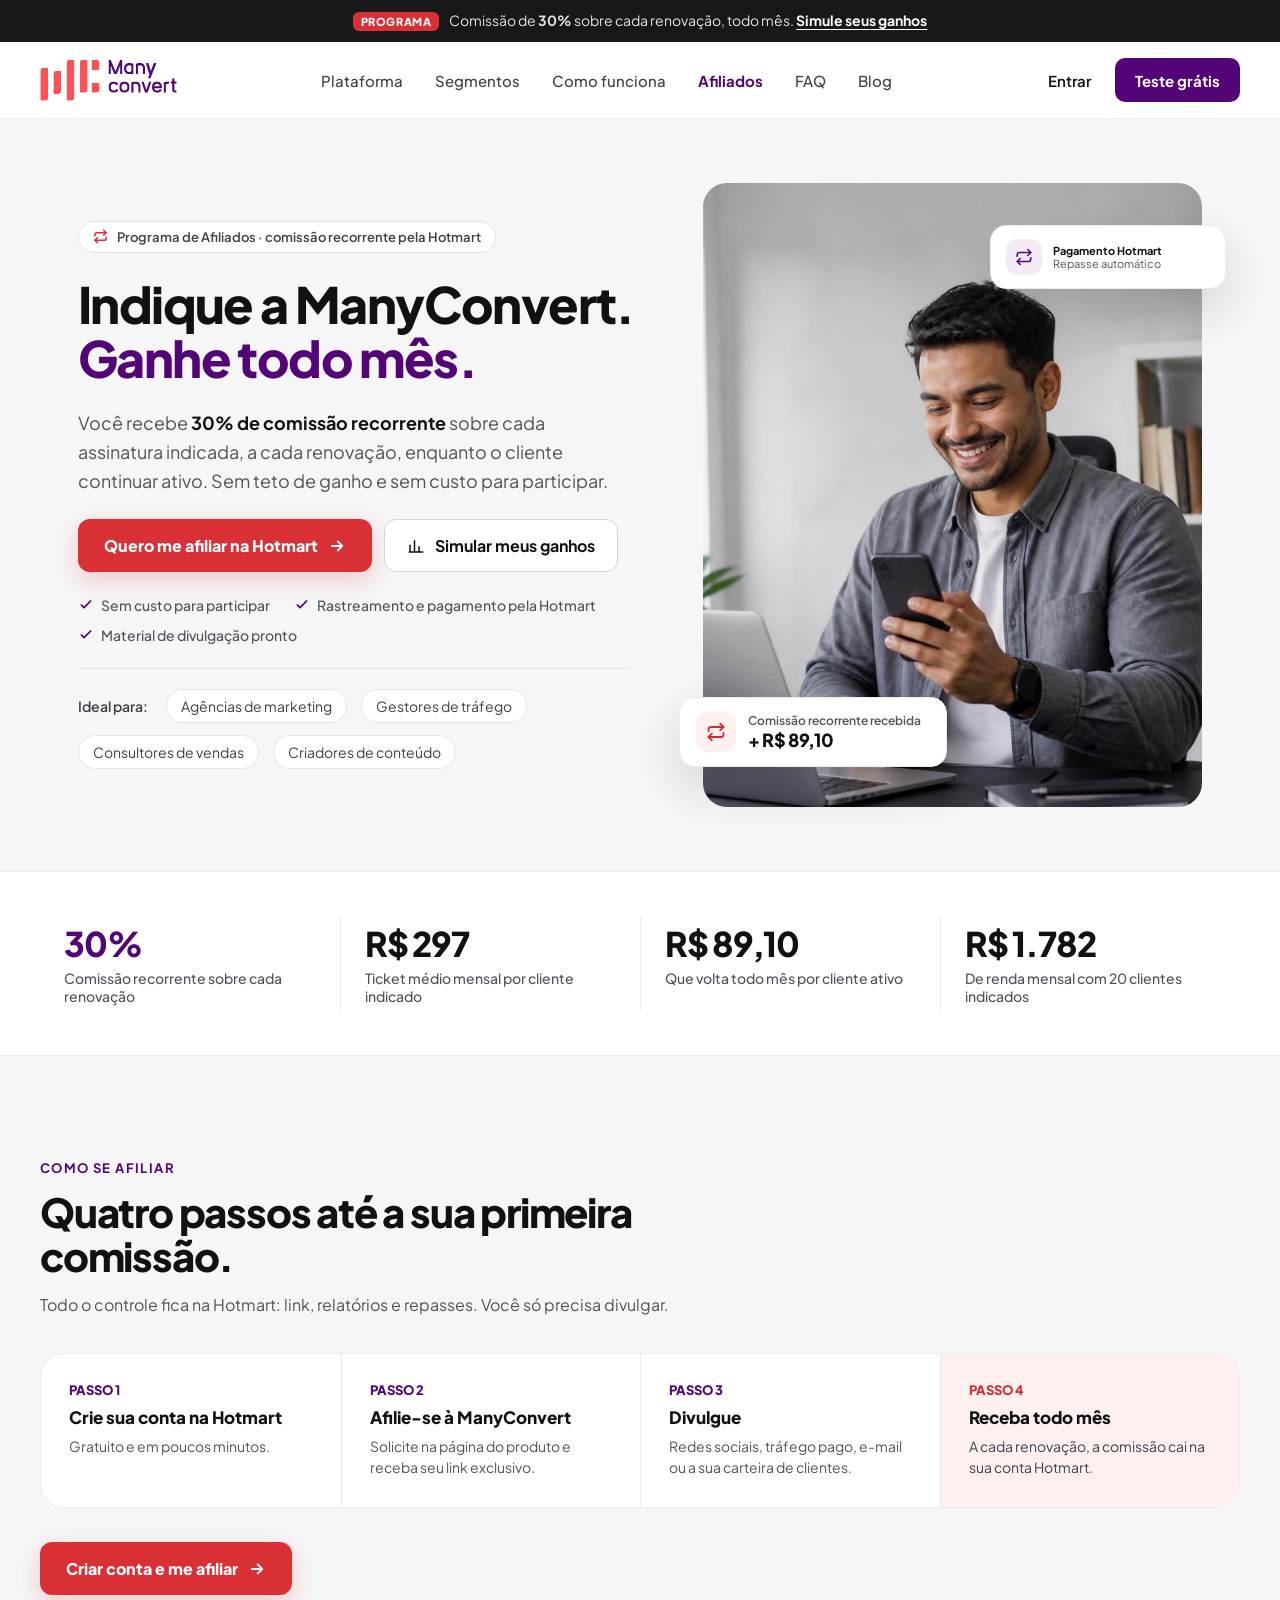
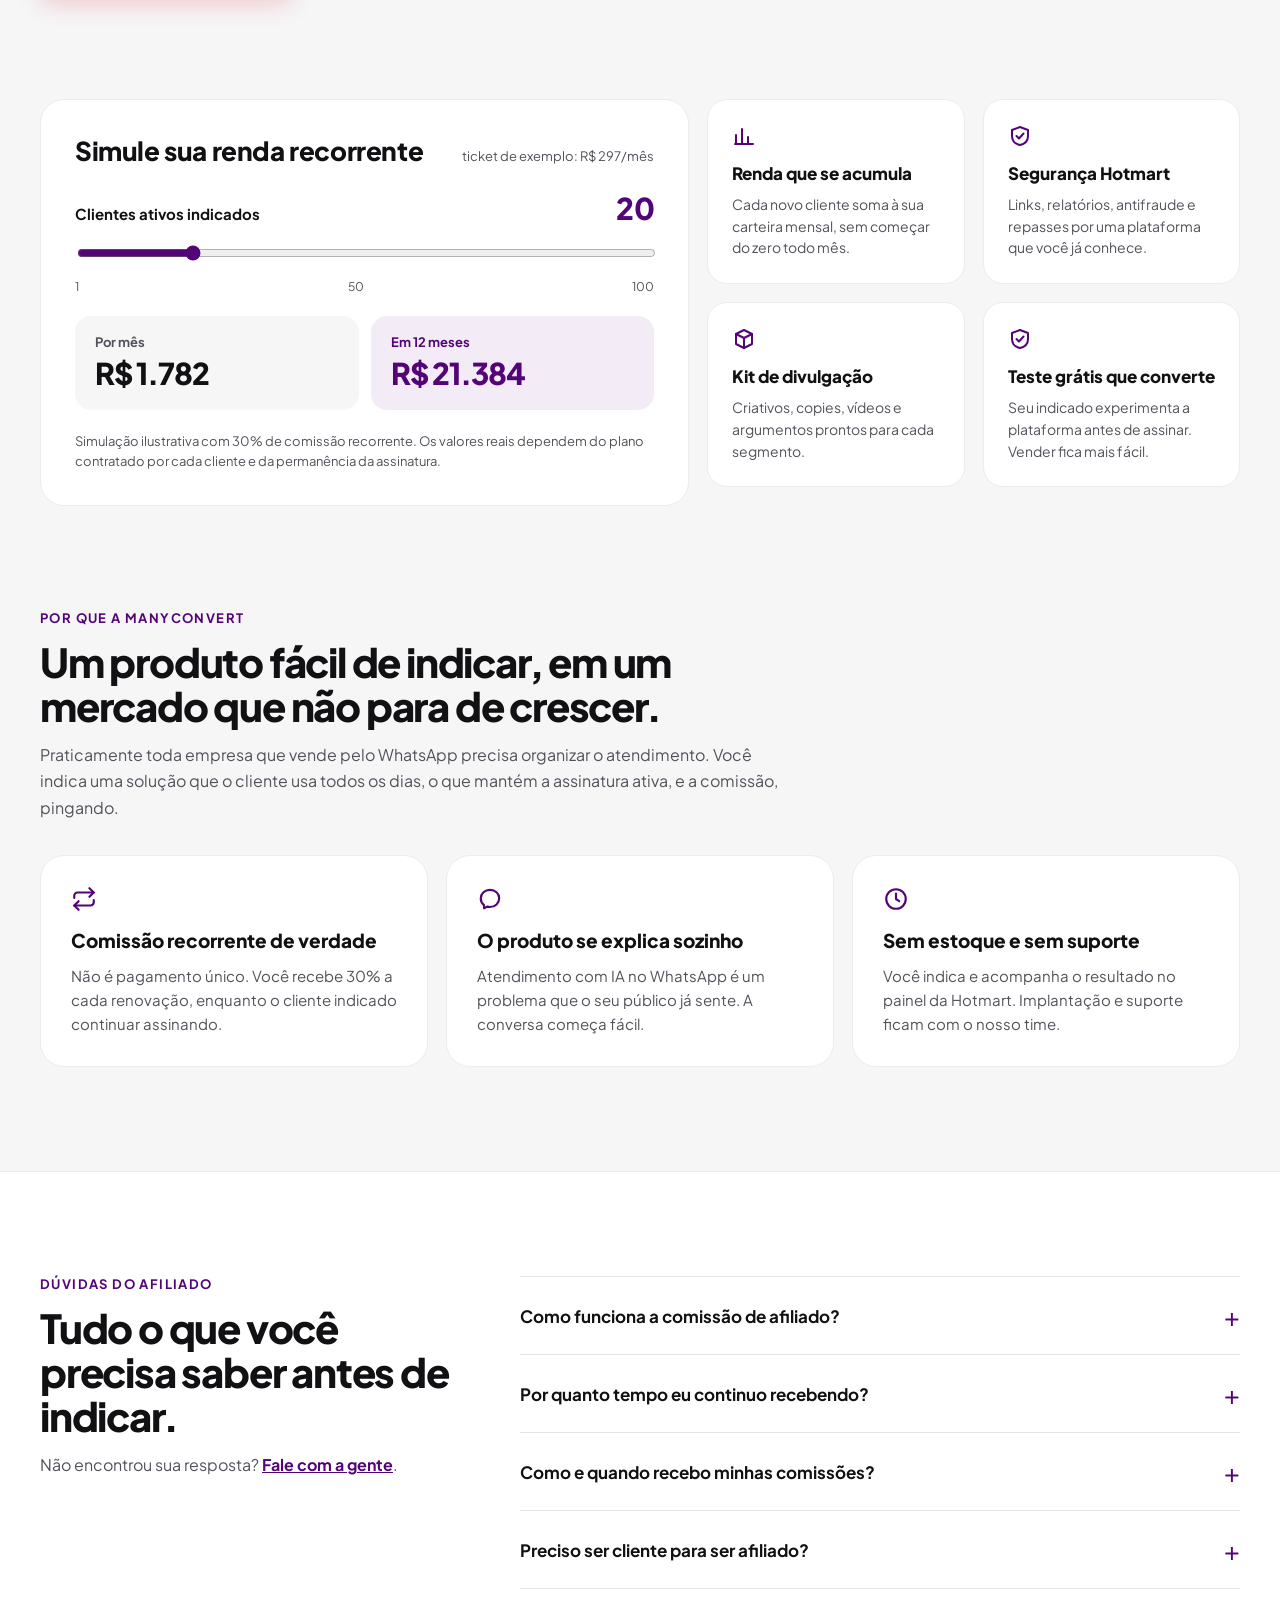
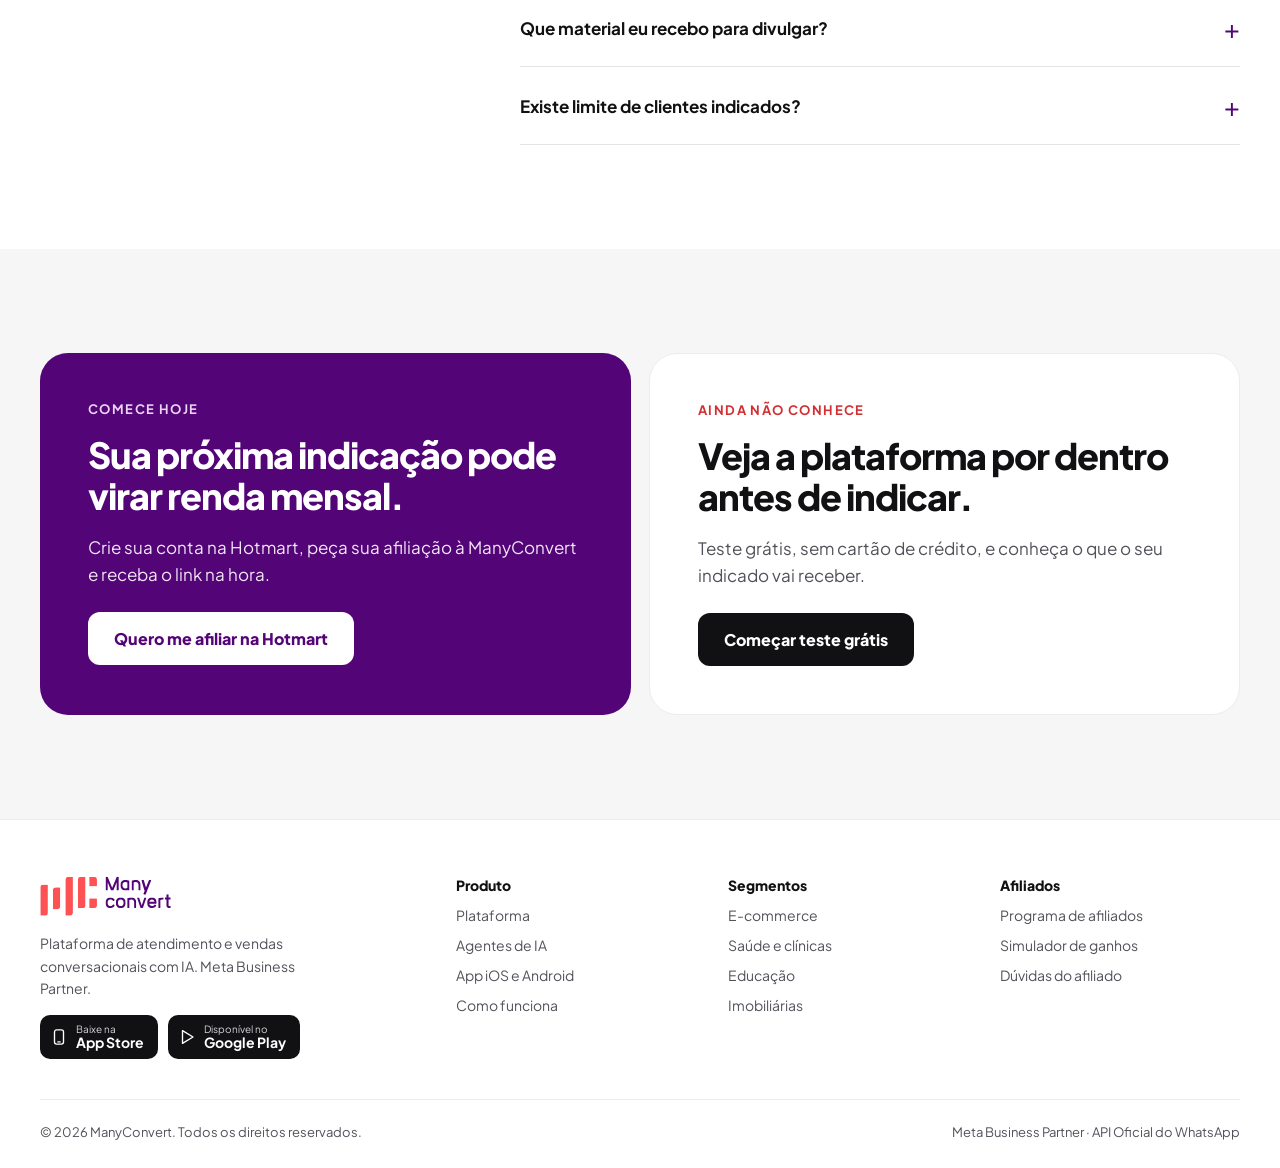
==== afiliados/index.html @ 03019469 "feat(landing): afiliados saem da home e ganham pagina propria - remove a secao #afiliados (quadro es" ====
<!doctype html>
<html lang="pt-BR">
<head>
<meta charset="utf-8">
<meta name="viewport" content="width=device-width, initial-scale=1">
<title>Programa de Afiliados ManyConvert — 30% de comissão recorrente pela Hotmart</title>
<meta name="description" content="Indique a ManyConvert e receba 30% de comissão recorrente, todos os meses, pela Hotmart. Material de divulgação pronto por segmento, rastreamento e pagamentos pela plataforma. Simule seus ganhos.">
<meta name="theme-color" content="#530477">
<meta property="og:type" content="website">
<meta property="og:locale" content="pt_BR">
<meta property="og:site_name" content="ManyConvert">
<meta property="og:title" content="Programa de Afiliados ManyConvert — 30% de comissão recorrente">
<meta property="og:description" content="Indique a ManyConvert e ganhe todo mês: 30% de comissão recorrente pela Hotmart, com material de divulgação pronto para cada segmento.">
<meta property="og:url" content="https://manyconvert.com/hotmart/afiliados/">
<link rel="preconnect" href="https://fonts.googleapis.com">
<link href="https://fonts.googleapis.com/css2?family=Plus+Jakarta+Sans:wght@400;500;600;700;800&amp;display=swap" rel="stylesheet">
<link rel="stylesheet" href="../assets/css/style.css?v=2">
</head>
<body>
<div style="width: 100%; min-width: 320px; background: #f6f6f7; overflow-x: hidden; overflow-x: clip">

<!-- ANNOUNCEMENT -->
<div class="announce" style="background: #18181b; color: #e4e4e7; font-size: 14px; text-align: center; padding: 11px 20px">
<span style="display: inline-block; background: #d93036; color: #ffffff; font-weight: 800; font-size: 11px; letter-spacing: .6px; text-transform: uppercase; padding: 3px 8px; border-radius: 6px; margin-right: 10px">Programa</span>Comissão de <strong><span data-bind="commission">30</span>%</strong> sobre cada renovação, todo mês. <a href="#simulador" style="color: #ffffff; font-weight: 700; text-underline-offset: 3px">Simule seus ganhos</a>
</div>

<!-- NAV -->
<header style="background: #ffffff; border-bottom: 1px solid #ececef; position: sticky; top: 0; z-index: 60">
<nav class="pad" aria-label="Principal" style="max-width: 1200px; margin: 0 auto; padding: 16px 32px; display: flex; align-items: center; justify-content: space-between; gap: 24px">
<a href="../" aria-label="ManyConvert — início" style="display: flex; align-items: center; text-decoration: none">
<img src="../assets/img/logo-manyconvert.svg" alt="ManyConvert" style="height: 42px; width: auto; display: block">
</a>
<div class="navlinks" style="display: flex; align-items: center; gap: 32px; font-size: 15px; font-weight: 500">
<a href="../#plataforma" style="color: #3f3f46; text-decoration: none">Plataforma</a>
<a href="../#segmentos" style="color: #3f3f46; text-decoration: none">Segmentos</a>
<a href="../#como-funciona" style="color: #3f3f46; text-decoration: none">Como funciona</a>
<a href="./" aria-current="page" style="color: #530477; text-decoration: none; font-weight: 700">Afiliados</a>
<a href="../#faq" style="color: #3f3f46; text-decoration: none">FAQ</a>
<a href="https://manyconvert.com/blog/" style="color: #3f3f46; text-decoration: none">Blog</a>
</div>
<div style="display: flex; align-items: center; gap: 10px">
<a class="navcta" href="../#contato" style="color: #111114; text-decoration: none; font-size: 15px; font-weight: 600; padding: 12px 14px">Entrar</a>
<a class="btn" href="../#contato" style="background: #530477; color: #ffffff; text-decoration: none; font-weight: 700; font-size: 15px; padding: 12px 20px; border-radius: 10px; min-height: 44px; box-sizing: border-box; display: inline-flex; align-items: center">Teste grátis</a>
<button class="burger" id="burger" type="button" aria-label="Abrir menu" aria-expanded="false" aria-controls="menu-mobile"><span aria-hidden="true"></span><span aria-hidden="true"></span><span aria-hidden="true"></span></button>
</div>
</nav>
<div class="menu-mobile" id="menu-mobile">
<nav aria-label="Menu do celular">
<a href="../#plataforma">Plataforma</a>
<a href="../#segmentos">Segmentos</a>
<a href="../#como-funciona">Como funciona</a>
<a href="./">Afiliados</a>
<a href="../#faq">FAQ</a>
<a href="https://manyconvert.com/blog/">Blog</a>
<div class="menu-mobile-cta">
<a class="btn menu-mobile-entrar" href="../#contato">Entrar</a>
<a class="btn menu-mobile-teste" href="../#contato">Teste grátis</a>
</div>
</nav>
</div>
</header>

<!-- HERO -->
<section id="topo" style="background: #f6f6f7">
<div class="pad g2" style="max-width: 1124px; margin: 0 auto; padding: 64px 32px; display: grid; grid-template-columns: minmax(0, 52fr) minmax(0, 47fr); gap: 72px; align-items: center">
<div class="herotext" style="display: flex; flex-direction: column; align-items: flex-start; text-align: left; gap: 24px">
<div style="display: inline-flex; align-items: center; gap: 9px; padding: 7px 14px; border: 1px solid #e4e4e7; border-radius: 999px; background: #ffffff; font-size: 13px; font-weight: 600; color: #3f3f46">
<svg width="15" height="15" viewBox="0 0 24 24" fill="none" stroke="#d93036" stroke-width="2.4" stroke-linecap="round" stroke-linejoin="round" aria-hidden="true"><path d="M17 2l4 4-4 4"></path><path d="M3 11V9a3 3 0 0 1 3-3h15"></path><path d="M7 22l-4-4 4-4"></path><path d="M21 13v2a3 3 0 0 1-3 3H3"></path></svg>Programa de Afiliados · comissão recorrente pela Hotmart</div>
<h1 class="h1" style="margin: 0; font-size: 50px; line-height: 1.08; letter-spacing: -1.6px; font-weight: 800; color: #111114"><span class="nw">Indique a ManyConvert.</span><span style="display: block; white-space: nowrap; color: #530477">Ganhe todo mês.</span></h1>
<p class="lead" style="margin: 0; font-size: 18px; line-height: 1.6; color: #52525b; max-width: 540px">Você recebe <strong style="color: #111114"><span data-bind="commission">30</span>% de comissão recorrente</strong> sobre cada assinatura indicada, a cada renovação, enquanto o cliente continuar ativo. Sem teto de ganho e sem custo para participar.</p>
<div class="stack row" style="display: flex; gap: 12px; flex-wrap: wrap; align-items: center">
<a class="btn" href="#como-se-afiliar" style="background: #d93036; color: #ffffff; text-decoration: none; font-weight: 800; font-size: 16px; padding: 16px 26px; border-radius: 12px; display: inline-flex; align-items: center; justify-content: center; gap: 10px; box-shadow: 0 8px 24px rgba(217,48,54,.24)">Quero me afiliar na Hotmart
<svg width="18" height="18" viewBox="0 0 24 24" fill="none" stroke="currentColor" stroke-width="2.4" stroke-linecap="round" stroke-linejoin="round" aria-hidden="true"><path d="M5 12h14M13 6l6 6-6 6"></path></svg></a>
<a class="btn" href="#simulador" style="background: #ffffff; color: #111114; text-decoration: none; font-weight: 700; font-size: 16px; padding: 15px 22px; border-radius: 12px; border: 1px solid #d4d4d8; display: inline-flex; align-items: center; justify-content: center; gap: 10px">
<svg width="18" height="18" viewBox="0 0 24 24" fill="none" stroke="currentColor" stroke-width="2" stroke-linecap="round" stroke-linejoin="round" aria-hidden="true"><path d="M4 20V11M10 20V5M16 20v-7M21 20H3"></path></svg>Simular meus ganhos</a>
</div>
<div class="row" style="display: flex; gap: 12px 24px; flex-wrap: wrap; font-size: 14px; color: #52525b; font-weight: 500">
<span style="display: inline-flex; align-items: center; gap: 7px"><svg width="16" height="16" viewBox="0 0 24 24" fill="none" stroke="#530477" stroke-width="2.6" stroke-linecap="round" stroke-linejoin="round" aria-hidden="true"><path d="M5 12l4 4 10-10"></path></svg>Sem custo para participar</span>
<span style="display: inline-flex; align-items: center; gap: 7px"><svg width="16" height="16" viewBox="0 0 24 24" fill="none" stroke="#530477" stroke-width="2.6" stroke-linecap="round" stroke-linejoin="round" aria-hidden="true"><path d="M5 12l4 4 10-10"></path></svg>Rastreamento e pagamento pela Hotmart</span>
<span style="display: inline-flex; align-items: center; gap: 7px"><svg width="16" height="16" viewBox="0 0 24 24" fill="none" stroke="#530477" stroke-width="2.6" stroke-linecap="round" stroke-linejoin="round" aria-hidden="true"><path d="M5 12l4 4 10-10"></path></svg>Material de divulgação pronto</span>
</div>
<div class="stack row" style="display: flex; align-items: center; gap: 12px 14px; flex-wrap: wrap; padding-top: 20px; border-top: 1px solid #e4e4e7; align-self: stretch">
<span style="font-size: 14px; font-weight: 600; color: #3f3f46; margin-right: 4px">Ideal para:</span>
<span style="padding: 7px 14px; border-radius: 999px; background: #ffffff; border: 1px solid #e4e4e7; font-size: 14px; color: #3f3f46">Agências de marketing</span>
<span style="padding: 7px 14px; border-radius: 999px; background: #ffffff; border: 1px solid #e4e4e7; font-size: 14px; color: #3f3f46">Gestores de tráfego</span>
<span style="padding: 7px 14px; border-radius: 999px; background: #ffffff; border: 1px solid #e4e4e7; font-size: 14px; color: #3f3f46">Consultores de vendas</span>
<span style="padding: 7px 14px; border-radius: 999px; background: #ffffff; border: 1px solid #e4e4e7; font-size: 14px; color: #3f3f46">Criadores de conteúdo</span>
</div>
</div>
<div class="photo" style="position: relative">
<div style="position: relative; width: 100%; aspect-ratio: 4 / 5; border-radius: 24px; overflow: hidden; background: #e4e4e7">
<img class="pxl" data-speed="0.08" src="../assets/img/afiliado.jpg" alt="Afiliado em home office sorrindo para o celular" style="position: absolute; left: 0; top: -8%; width: 100%; height: 116%; object-fit: cover; object-position: 50% 30%; display: block">
</div>
<div class="float" style="position: absolute; left: -24px; bottom: 40px; background: #ffffff; border: 1px solid #ececef; border-radius: 16px; padding: 14px 16px; box-shadow: 0 20px 50px rgba(17,17,20,.14); display: flex; align-items: center; gap: 12px; width: 268px; box-sizing: border-box">
<div style="width: 40px; height: 40px; border-radius: 12px; background: #fff0f0; color: #d12f33; display: flex; align-items: center; justify-content: center; flex-shrink: 0"><svg width="20" height="20" viewBox="0 0 24 24" fill="none" stroke="currentColor" stroke-width="2.2" stroke-linecap="round" stroke-linejoin="round" aria-hidden="true"><path d="M17 2l4 4-4 4"></path><path d="M3 11V9a3 3 0 0 1 3-3h15"></path><path d="M7 22l-4-4 4-4"></path><path d="M21 13v2a3 3 0 0 1-3 3H3"></path></svg></div>
<div><div style="font-size: 12px; font-weight: 600; color: #52525b">Comissão recorrente recebida</div><div style="font-size: 18px; font-weight: 800; letter-spacing: -.3px; color: #111114">+ R$ <span data-bind="perClient">89,10</span></div></div>
</div>
<div class="float b3" style="position: absolute; right: -24px; top: 42px; background: #ffffff; border: 1px solid #ececef; border-radius: 16px; padding: 13px 15px; box-shadow: 0 20px 50px rgba(17,17,20,.14); display: flex; align-items: center; gap: 11px; width: 236px; box-sizing: border-box">
<div style="width: 36px; height: 36px; border-radius: 11px; background: #f3ecf6; color: #530477; display: flex; align-items: center; justify-content: center; flex-shrink: 0"><svg width="18" height="18" viewBox="0 0 24 24" fill="none" stroke="currentColor" stroke-width="2.1" stroke-linecap="round" stroke-linejoin="round" aria-hidden="true"><path d="M17 2l4 4-4 4"></path><path d="M3 11V9a3 3 0 0 1 3-3h15"></path><path d="M7 22l-4-4 4-4"></path><path d="M21 13v2a3 3 0 0 1-3 3H3"></path></svg></div>
<div><div style="font-size: 11px; font-weight: 700; color: #111114">Pagamento Hotmart</div><div style="font-size: 11px; color: #52525b">Repasse automático</div></div>
</div>
</div>
</div>
</section>

<!-- NUMEROS -->
<section style="background: #ffffff; border-top: 1px solid #ececef; border-bottom: 1px solid #ececef">
<div class="pad" style="max-width: 1200px; margin: 0 auto; padding: 44px 32px">
<div class="g4" style="display: grid; grid-template-columns: repeat(4, minmax(0, 1fr)); gap: 0">
<div class="metric" style="padding: 6px 24px; display: flex; flex-direction: column; gap: 4px">
<div style="font-size: 34px; font-weight: 800; letter-spacing: -1.2px; color: #530477"><span data-bind="commission">30</span>%</div>
<div style="font-size: 14px; color: #52525b; font-weight: 500">Comissão recorrente sobre cada renovação</div>
</div>
<div class="metric" style="padding: 6px 24px; display: flex; flex-direction: column; gap: 4px; border-left: 1px solid #ececef">
<div style="font-size: 34px; font-weight: 800; letter-spacing: -1.2px">R$ <span data-bind="ticketFmt">297</span></div>
<div style="font-size: 14px; color: #52525b; font-weight: 500">Ticket médio mensal por cliente indicado</div>
</div>
<div class="metric" style="padding: 6px 24px; display: flex; flex-direction: column; gap: 4px; border-left: 1px solid #ececef">
<div style="font-size: 34px; font-weight: 800; letter-spacing: -1.2px">R$ <span data-bind="perClient">89,10</span></div>
<div style="font-size: 14px; color: #52525b; font-weight: 500">Que volta todo mês por cliente ativo</div>
</div>
<div class="metric" style="padding: 6px 24px; display: flex; flex-direction: column; gap: 4px; border-left: 1px solid #ececef">
<div style="font-size: 34px; font-weight: 800; letter-spacing: -1.2px">R$ <span data-bind="monthly">1.782</span></div>
<div style="font-size: 14px; color: #52525b; font-weight: 500">De renda mensal com 20 clientes indicados</div>
</div>
</div>
</div>
</section>

<!-- COMO SE AFILIAR -->
<section id="como-se-afiliar" class="sec" style="padding: 104px 0">
<div class="pad" style="max-width: 1200px; margin: 0 auto; padding: 0 32px; display: flex; flex-direction: column; gap: 34px">
<div style="display: flex; flex-direction: column; gap: 14px; max-width: 720px">
<div style="font-size: 13px; font-weight: 700; letter-spacing: 1.4px; color: #530477; text-transform: uppercase">Como se afiliar</div>
<h2 class="h2" style="margin: 0; font-size: 40px; line-height: 1.1; letter-spacing: -1.2px; font-weight: 800">Quatro passos até a sua primeira comissão.</h2>
<p style="margin: 0; font-size: 16px; line-height: 1.65; color: #52525b">Todo o controle fica na Hotmart: link, relatórios e repasses. Você só precisa divulgar.</p>
</div>
<div class="g4" style="display: grid; grid-template-columns: repeat(4, minmax(0, 1fr)); background: #ffffff; border: 1px solid #ececef; border-radius: 24px; overflow: hidden">
<div style="padding: 28px; display: flex; flex-direction: column; gap: 8px">
<div style="font-size: 13px; font-weight: 800; color: #530477">PASSO 1</div>
<h3 style="margin: 0; font-size: 17px; font-weight: 800">Crie sua conta na Hotmart</h3>
<p style="margin: 0; font-size: 14px; line-height: 1.55; color: #52525b">Gratuito e em poucos minutos.</p>
</div>
<div class="metric" style="padding: 28px; display: flex; flex-direction: column; gap: 8px; border-left: 1px solid #ececef">
<div style="font-size: 13px; font-weight: 800; color: #530477">PASSO 2</div>
<h3 style="margin: 0; font-size: 17px; font-weight: 800">Afilie-se à ManyConvert</h3>
<p style="margin: 0; font-size: 14px; line-height: 1.55; color: #52525b">Solicite na página do produto e receba seu link exclusivo.</p>
</div>
<div class="metric" style="padding: 28px; display: flex; flex-direction: column; gap: 8px; border-left: 1px solid #ececef">
<div style="font-size: 13px; font-weight: 800; color: #530477">PASSO 3</div>
<h3 style="margin: 0; font-size: 17px; font-weight: 800">Divulgue</h3>
<p style="margin: 0; font-size: 14px; line-height: 1.55; color: #52525b">Redes sociais, tráfego pago, e-mail ou a sua carteira de clientes.</p>
</div>
<div class="metric" style="padding: 28px; display: flex; flex-direction: column; gap: 8px; border-left: 1px solid #ececef; background: #fff0f0">
<div style="font-size: 13px; font-weight: 800; color: #d12f33">PASSO 4</div>
<h3 style="margin: 0; font-size: 17px; font-weight: 800">Receba todo mês</h3>
<p style="margin: 0; font-size: 14px; line-height: 1.55; color: #3f3f46">A cada renovação, a comissão cai na sua conta Hotmart.</p>
</div>
</div>
<!-- trocar o href pelo link de afiliacao do produto na Hotmart -->
<a class="btn" href="#como-se-afiliar" style="align-self: flex-start; background: #d93036; color: #ffffff; text-decoration: none; font-weight: 800; font-size: 16px; padding: 16px 26px; border-radius: 12px; display: inline-flex; align-items: center; gap: 10px; box-shadow: 0 8px 24px rgba(217,48,54,.24)">Criar conta e me afiliar
<svg width="18" height="18" viewBox="0 0 24 24" fill="none" stroke="currentColor" stroke-width="2.4" stroke-linecap="round" stroke-linejoin="round" aria-hidden="true"><path d="M5 12h14M13 6l6 6-6 6"></path></svg></a>
</div>
</section>

<!-- SIMULADOR -->
<section class="sec" style="padding: 0 0 104px">
<div class="pad g2" style="max-width: 1200px; margin: 0 auto; padding: 0 32px; display: grid; grid-template-columns: minmax(0, 1fr) minmax(0, 0.82fr); gap: 18px; align-items: stretch">
<div id="simulador" style="background: #ffffff; border: 1px solid #ececef; border-radius: 24px; padding: 34px; display: flex; flex-direction: column; gap: 22px">
<div style="display: flex; justify-content: space-between; align-items: baseline; gap: 12px; flex-wrap: wrap">
<h2 style="margin: 0; font-size: 26px; font-weight: 800; letter-spacing: -.4px">Simule sua renda recorrente</h2>
<span style="font-size: 13px; color: #52525b">ticket de exemplo: R$ <span data-bind="ticketFmt">297</span>/mês</span>
</div>
<div style="display: flex; flex-direction: column; gap: 10px">
<div style="display: flex; justify-content: space-between; align-items: baseline">
<label for="clientes" style="font-size: 15px; font-weight: 700">Clientes ativos indicados</label>
<span style="font-size: 30px; font-weight: 800; color: #530477; letter-spacing: -.5px"><span data-bind="clients">20</span></span>
</div>
<input id="clientes" type="range" min="1" max="100" step="1" value="20" style="width: 100%; height: 28px; cursor: pointer">
<div style="display: flex; justify-content: space-between; font-size: 12px; color: #52525b"><span>1</span><span>50</span><span>100</span></div>
</div>
<div class="g2" style="display: grid; grid-template-columns: repeat(2, minmax(0, 1fr)); gap: 12px">
<div style="background: #f6f6f7; border-radius: 16px; padding: 18px 20px; display: flex; flex-direction: column; gap: 4px">
<div style="font-size: 13px; font-weight: 700; color: #52525b">Por mês</div>
<div style="font-size: 30px; font-weight: 800; letter-spacing: -1px">R$ <span data-bind="monthly">1.782</span></div>
</div>
<div style="background: #f3ecf6; border-radius: 16px; padding: 18px 20px; display: flex; flex-direction: column; gap: 4px">
<div style="font-size: 13px; font-weight: 700; color: #530477">Em 12 meses</div>
<div style="font-size: 30px; font-weight: 800; letter-spacing: -1px; color: #530477">R$ <span data-bind="yearly">21.384</span></div>
</div>
</div>
<p style="margin: 0; font-size: 13px; line-height: 1.5; color: #52525b">Simulação ilustrativa com <span data-bind="commission">30</span>% de comissão recorrente. Os valores reais dependem do plano contratado por cada cliente e da permanência da assinatura.</p>
</div>
<div style="display: flex; flex-direction: column; gap: 18px">
<div class="g2" style="display: grid; grid-template-columns: repeat(2, minmax(0, 1fr)); gap: 18px">
<div style="background: #ffffff; border: 1px solid #ececef; border-radius: 20px; padding: 24px; display: flex; flex-direction: column; gap: 10px">
<div style="color: #530477"><svg width="24" height="24" viewBox="0 0 24 24" fill="none" stroke="currentColor" stroke-width="2" stroke-linecap="round" stroke-linejoin="round" aria-hidden="true"><path d="M4 20V11M10 20V5M16 20v-7M21 20H3"></path></svg></div>
<h3 style="margin: 0; font-size: 17px; font-weight: 800">Renda que se acumula</h3>
<p style="margin: 0; font-size: 14px; line-height: 1.55; color: #52525b">Cada novo cliente soma à sua carteira mensal, sem começar do zero todo mês.</p>
</div>
<div style="background: #ffffff; border: 1px solid #ececef; border-radius: 20px; padding: 24px; display: flex; flex-direction: column; gap: 10px">
<div style="color: #530477"><svg width="24" height="24" viewBox="0 0 24 24" fill="none" stroke="currentColor" stroke-width="2" stroke-linecap="round" stroke-linejoin="round" aria-hidden="true"><path d="M12 3l8 3v6c0 5-3.5 8-8 9-4.5-1-8-4-8-9V6z"></path><path d="M8.5 12l2.5 2.5 4.5-5"></path></svg></div>
<h3 style="margin: 0; font-size: 17px; font-weight: 800">Segurança Hotmart</h3>
<p style="margin: 0; font-size: 14px; line-height: 1.55; color: #52525b">Links, relatórios, antifraude e repasses por uma plataforma que você já conhece.</p>
</div>
</div>
<div class="g2" style="display: grid; grid-template-columns: repeat(2, minmax(0, 1fr)); gap: 18px">
<div style="background: #ffffff; border: 1px solid #ececef; border-radius: 20px; padding: 24px; display: flex; flex-direction: column; gap: 10px">
<div style="color: #530477"><svg width="24" height="24" viewBox="0 0 24 24" fill="none" stroke="currentColor" stroke-width="2" stroke-linecap="round" stroke-linejoin="round" aria-hidden="true"><path d="M4 7l8-4 8 4v10l-8 4-8-4z"></path><path d="M4 7l8 4 8-4M12 11v10"></path></svg></div>
<h3 style="margin: 0; font-size: 17px; font-weight: 800">Kit de divulgação</h3>
<p style="margin: 0; font-size: 14px; line-height: 1.55; color: #52525b">Criativos, copies, vídeos e argumentos prontos para cada segmento.</p>
</div>
<div style="background: #ffffff; border: 1px solid #ececef; border-radius: 20px; padding: 24px; display: flex; flex-direction: column; gap: 10px">
<div style="color: #530477"><svg width="24" height="24" viewBox="0 0 24 24" fill="none" stroke="currentColor" stroke-width="2" stroke-linecap="round" stroke-linejoin="round" aria-hidden="true"><path d="M12 3l8 3v6c0 5-3.5 8-8 9-4.5-1-8-4-8-9V6z"></path><path d="M8.5 12l2.5 2.5 4.5-5"></path></svg></div>
<h3 style="margin: 0; font-size: 17px; font-weight: 800">Teste grátis que converte</h3>
<p style="margin: 0; font-size: 14px; line-height: 1.55; color: #52525b">Seu indicado experimenta a plataforma antes de assinar. Vender fica mais fácil.</p>
</div>
</div>
</div>
</div>
</section>

<!-- POR QUE INDICAR -->
<section class="sec" style="padding: 0 0 104px">
<div class="pad" style="max-width: 1200px; margin: 0 auto; padding: 0 32px; display: flex; flex-direction: column; gap: 34px">
<div style="display: flex; flex-direction: column; gap: 14px; max-width: 760px">
<div style="font-size: 13px; font-weight: 700; letter-spacing: 1.4px; color: #530477; text-transform: uppercase">Por que a ManyConvert</div>
<h2 class="h2" style="margin: 0; font-size: 40px; line-height: 1.1; letter-spacing: -1.2px; font-weight: 800">Um produto fácil de indicar, em um mercado que não para de crescer.</h2>
<p style="margin: 0; font-size: 16px; line-height: 1.65; color: #52525b">Praticamente toda empresa que vende pelo WhatsApp precisa organizar o atendimento. Você indica uma solução que o cliente usa todos os dias, o que mantém a assinatura ativa, e a comissão, pingando.</p>
</div>
<div class="g3" style="display: grid; grid-template-columns: repeat(3, minmax(0, 1fr)); gap: 18px">
<div style="background: #ffffff; border: 1px solid #ececef; border-radius: 24px; padding: 30px; display: flex; flex-direction: column; gap: 12px">
<div style="color: #530477"><svg width="26" height="26" viewBox="0 0 24 24" fill="none" stroke="currentColor" stroke-width="2" stroke-linecap="round" stroke-linejoin="round" aria-hidden="true"><path d="M17 2l4 4-4 4"></path><path d="M3 11V9a3 3 0 0 1 3-3h15"></path><path d="M7 22l-4-4 4-4"></path><path d="M21 13v2a3 3 0 0 1-3 3H3"></path></svg></div>
<h3 style="margin: 0; font-size: 19px; font-weight: 800">Comissão recorrente de verdade</h3>
<p style="margin: 0; font-size: 15px; line-height: 1.6; color: #52525b">Não é pagamento único. Você recebe <span data-bind="commission">30</span>% a cada renovação, enquanto o cliente indicado continuar assinando.</p>
</div>
<div style="background: #ffffff; border: 1px solid #ececef; border-radius: 24px; padding: 30px; display: flex; flex-direction: column; gap: 12px">
<div style="color: #530477"><svg width="26" height="26" viewBox="0 0 24 24" fill="none" stroke="currentColor" stroke-width="2" stroke-linecap="round" stroke-linejoin="round" aria-hidden="true"><path d="M12 3.5c-4.8 0-8.5 3.5-8.5 8 0 2.5 1.2 4.7 3 6.1v3l2.9-1.6c.8.2 1.7.4 2.6.4 4.8 0 8.5-3.5 8.5-8s-3.7-7.9-8.5-7.9z"></path></svg></div>
<h3 style="margin: 0; font-size: 19px; font-weight: 800">O produto se explica sozinho</h3>
<p style="margin: 0; font-size: 15px; line-height: 1.6; color: #52525b">Atendimento com IA no WhatsApp é um problema que o seu público já sente. A conversa começa fácil.</p>
</div>
<div style="background: #ffffff; border: 1px solid #ececef; border-radius: 24px; padding: 30px; display: flex; flex-direction: column; gap: 12px">
<div style="color: #530477"><svg width="26" height="26" viewBox="0 0 24 24" fill="none" stroke="currentColor" stroke-width="2" stroke-linecap="round" stroke-linejoin="round" aria-hidden="true"><circle cx="12" cy="12" r="9"></circle><path d="M12 7v5l3 2"></path></svg></div>
<h3 style="margin: 0; font-size: 19px; font-weight: 800">Sem estoque e sem suporte</h3>
<p style="margin: 0; font-size: 15px; line-height: 1.6; color: #52525b">Você indica e acompanha o resultado no painel da Hotmart. Implantação e suporte ficam com o nosso time.</p>
</div>
</div>
</div>
</section>

<!-- FAQ -->
<section id="faq" class="sec" style="padding: 104px 0; background: #ffffff; border-top: 1px solid #ececef">
<div class="pad g2" style="max-width: 1200px; margin: 0 auto; padding: 0 32px; display: grid; grid-template-columns: minmax(0, 1fr) minmax(0, 1.7fr); gap: 56px">
<div style="display: flex; flex-direction: column; gap: 14px">
<div style="font-size: 13px; font-weight: 700; letter-spacing: 1.4px; color: #530477; text-transform: uppercase">Dúvidas do afiliado</div>
<h2 class="h2" style="margin: 0; font-size: 40px; line-height: 1.1; letter-spacing: -1.2px; font-weight: 800">Tudo o que você precisa saber antes de indicar.</h2>
<p style="margin: 0; font-size: 16px; line-height: 1.6; color: #52525b">Não encontrou sua resposta? <a href="../#contato" style="font-weight: 700">Fale com a gente</a>.</p>
</div>
<div style="display: flex; flex-direction: column; border-top: 1px solid #e4e4e7">
<details style="border-bottom: 1px solid #e4e4e7; padding: 22px 0">
<summary style="display: flex; justify-content: space-between; gap: 16px; align-items: center; font-weight: 700; font-size: 17px">Como funciona a comissão de afiliado?<span class="plus" style="font-size: 26px; font-weight: 400; color: #530477; transition: transform .2s ease">+</span></summary>
<p style="margin: 12px 0 0; font-size: 16px; line-height: 1.65; color: #52525b">Você recebe <span data-bind="commission">30</span>% sobre cada pagamento de assinatura dos clientes que indicou, todos os meses, enquanto a assinatura estiver ativa. Todo o controle é feito pela Hotmart.</p>
</details>
<details style="border-bottom: 1px solid #e4e4e7; padding: 22px 0">
<summary style="display: flex; justify-content: space-between; gap: 16px; align-items: center; font-weight: 700; font-size: 17px">Por quanto tempo eu continuo recebendo?<span class="plus" style="font-size: 26px; font-weight: 400; color: #530477; transition: transform .2s ease">+</span></summary>
<p style="margin: 12px 0 0; font-size: 16px; line-height: 1.65; color: #52525b">Enquanto o cliente indicado mantiver a assinatura ativa. A comissão é recorrente, ou seja, acompanha cada renovação mês a mês, sem prazo máximo.</p>
</details>
<details style="border-bottom: 1px solid #e4e4e7; padding: 22px 0">
<summary style="display: flex; justify-content: space-between; gap: 16px; align-items: center; font-weight: 700; font-size: 17px">Como e quando recebo minhas comissões?<span class="plus" style="font-size: 26px; font-weight: 400; color: #530477; transition: transform .2s ease">+</span></summary>
<p style="margin: 12px 0 0; font-size: 16px; line-height: 1.65; color: #52525b">As comissões são registradas e pagas pela Hotmart, conforme os prazos de liberação da plataforma. Você acompanha tudo no seu painel de afiliado.</p>
</details>
<details style="border-bottom: 1px solid #e4e4e7; padding: 22px 0">
<summary style="display: flex; justify-content: space-between; gap: 16px; align-items: center; font-weight: 700; font-size: 17px">Preciso ser cliente para ser afiliado?<span class="plus" style="font-size: 26px; font-weight: 400; color: #530477; transition: transform .2s ease">+</span></summary>
<p style="margin: 12px 0 0; font-size: 16px; line-height: 1.65; color: #52525b">Não. Basta ter uma conta na Hotmart e solicitar a afiliação ao produto. Ainda assim, recomendamos conhecer a plataforma pelo teste grátis: quem usa, vende melhor.</p>
</details>
<details style="border-bottom: 1px solid #e4e4e7; padding: 22px 0">
<summary style="display: flex; justify-content: space-between; gap: 16px; align-items: center; font-weight: 700; font-size: 17px">Que material eu recebo para divulgar?<span class="plus" style="font-size: 26px; font-weight: 400; color: #530477; transition: transform .2s ease">+</span></summary>
<p style="margin: 12px 0 0; font-size: 16px; line-height: 1.65; color: #52525b">Um kit com criativos, copies, vídeos, páginas e argumentos por segmento. Você pode usar o seu link direto para a página da ManyConvert ou para materiais próprios.</p>
</details>
<details style="border-bottom: 1px solid #e4e4e7; padding: 22px 0">
<summary style="display: flex; justify-content: space-between; gap: 16px; align-items: center; font-weight: 700; font-size: 17px">Existe limite de clientes indicados?<span class="plus" style="font-size: 26px; font-weight: 400; color: #530477; transition: transform .2s ease">+</span></summary>
<p style="margin: 12px 0 0; font-size: 16px; line-height: 1.65; color: #52525b">Não. Você pode indicar quantos clientes quiser, com quantas campanhas quiser, e a comissão incide sobre cada um deles.</p>
</details>
</div>
</div>
</section>

<!-- CTA FINAL -->
<section class="sec" style="padding: 104px 0">
<div class="pad g2" style="max-width: 1200px; margin: 0 auto; padding: 0 32px; display: grid; grid-template-columns: repeat(2, minmax(0, 1fr)); gap: 18px">
<div class="panel" style="background: #530477; color: #ffffff; border-radius: 28px; padding: 48px; display: flex; flex-direction: column; gap: 18px">
<div style="font-size: 13px; font-weight: 700; letter-spacing: 1.4px; text-transform: uppercase; color: #e9d5f2">Comece hoje</div>
<h2 class="h2" style="margin: 0; font-size: 36px; line-height: 1.12; letter-spacing: -1px; font-weight: 800">Sua próxima indicação pode virar renda mensal.</h2>
<p style="margin: 0; font-size: 17px; line-height: 1.6; color: #f1e6f6">Crie sua conta na Hotmart, peça sua afiliação à ManyConvert e receba o link na hora.</p>
<!-- trocar o href pelo link de afiliacao do produto na Hotmart -->
<a class="btn" href="#como-se-afiliar" style="align-self: flex-start; margin-top: 6px; background: #ffffff; color: #530477; text-decoration: none; font-weight: 800; font-size: 16px; padding: 16px 26px; border-radius: 12px; display: inline-flex; align-items: center; gap: 10px">Quero me afiliar na Hotmart</a>
</div>
<div class="panel" style="background: #ffffff; border: 1px solid #ececef; border-radius: 28px; padding: 48px; display: flex; flex-direction: column; gap: 18px">
<div style="font-size: 13px; font-weight: 700; letter-spacing: 1.4px; text-transform: uppercase; color: #d12f33">Ainda não conhece</div>
<h2 class="h2" style="margin: 0; font-size: 36px; line-height: 1.12; letter-spacing: -1px; font-weight: 800">Veja a plataforma por dentro antes de indicar.</h2>
<p style="margin: 0; font-size: 17px; line-height: 1.6; color: #52525b">Teste grátis, sem cartão de crédito, e conheça o que o seu indicado vai receber.</p>
<a class="btn" href="../#contato" style="align-self: flex-start; margin-top: 6px; background: #111114; color: #ffffff; text-decoration: none; font-weight: 800; font-size: 16px; padding: 16px 26px; border-radius: 12px; display: inline-flex; align-items: center; gap: 10px">Começar teste grátis</a>
</div>
</div>
</section>

<!-- FOOTER -->
<footer style="background: #ffffff; border-top: 1px solid #ececef">
<div class="pad" style="max-width: 1200px; margin: 0 auto; padding: 56px 32px 28px; display: flex; flex-direction: column; gap: 40px">
<div class="g4" style="display: grid; grid-template-columns: minmax(0, 1.6fr) repeat(3, minmax(0, 1fr)); gap: 32px">
<div style="display: flex; flex-direction: column; gap: 16px">
<img src="../assets/img/logo-manyconvert.svg" alt="ManyConvert" style="height: 40px; width: auto; align-self: flex-start">
<p style="margin: 0; font-size: 14px; line-height: 1.6; color: #52525b; max-width: 300px">Plataforma de atendimento e vendas conversacionais com IA. Meta Business Partner.</p>
<div style="display: flex; gap: 10px; flex-wrap: wrap">
<a class="btn" href="#" aria-label="Baixar o app ManyConvert na App Store" style="display: inline-flex; align-items: center; gap: 8px; background: #111114; color: #ffffff; text-decoration: none; border-radius: 10px; padding: 6px 14px 6px 10px; min-height: 44px; box-sizing: border-box">
<svg width="18" height="18" viewBox="0 0 24 24" fill="none" stroke="currentColor" stroke-width="1.8" stroke-linecap="round" stroke-linejoin="round" aria-hidden="true"><rect x="6" y="2.5" width="12" height="19" rx="2.8"></rect><path d="M10.5 18.5h3"></path></svg>
<span style="display: flex; flex-direction: column; line-height: 1.1"><span style="font-size: 10px; color: #d4d4d8">Baixe na</span><span style="font-size: 14px; font-weight: 700">App Store</span></span></a>
<a class="btn" href="#" aria-label="Baixar o app ManyConvert no Google Play" style="display: inline-flex; align-items: center; gap: 8px; background: #111114; color: #ffffff; text-decoration: none; border-radius: 10px; padding: 6px 14px 6px 10px; min-height: 44px; box-sizing: border-box">
<svg width="18" height="18" viewBox="0 0 24 24" fill="none" stroke="currentColor" stroke-width="1.8" stroke-linejoin="round" aria-hidden="true"><path d="M6 3.5v17l14-8.5z"></path></svg>
<span style="display: flex; flex-direction: column; line-height: 1.1"><span style="font-size: 10px; color: #d4d4d8">Disponível no</span><span style="font-size: 14px; font-weight: 700">Google Play</span></span></a>
</div>
</div>
<div style="display: flex; flex-direction: column; gap: 12px; font-size: 14px">
<div style="font-weight: 800; color: #111114">Produto</div>
<a href="../#plataforma" style="color: #52525b; text-decoration: none">Plataforma</a>
<a href="../#plataforma" style="color: #52525b; text-decoration: none">Agentes de IA</a>
<a href="../#plataforma" style="color: #52525b; text-decoration: none">App iOS e Android</a>
<a href="../#como-funciona" style="color: #52525b; text-decoration: none">Como funciona</a>
</div>
<div style="display: flex; flex-direction: column; gap: 12px; font-size: 14px">
<div style="font-weight: 800; color: #111114">Segmentos</div>
<a href="../#segmentos" style="color: #52525b; text-decoration: none">E-commerce</a>
<a href="../#segmentos" style="color: #52525b; text-decoration: none">Saúde e clínicas</a>
<a href="../#segmentos" style="color: #52525b; text-decoration: none">Educação</a>
<a href="../#segmentos" style="color: #52525b; text-decoration: none">Imobiliárias</a>
</div>
<div style="display: flex; flex-direction: column; gap: 12px; font-size: 14px">
<div style="font-weight: 800; color: #111114">Afiliados</div>
<a href="./" style="color: #52525b; text-decoration: none">Programa de afiliados</a>
<a href="#simulador" style="color: #52525b; text-decoration: none">Simulador de ganhos</a>
<a href="#faq" style="color: #52525b; text-decoration: none">Dúvidas do afiliado</a>
</div>
</div>
<div class="stack" style="display: flex; justify-content: space-between; gap: 12px; flex-wrap: wrap; padding-top: 24px; border-top: 1px solid #ececef; font-size: 13px; color: #52525b">
<span>© 2026 ManyConvert. Todos os direitos reservados.</span>
<span>Meta Business Partner · API Oficial do WhatsApp</span>
</div>
</div>
</footer>

</div>
<script src="../assets/js/main.js?v=2" defer></script>
</body>
</html>
---- assets/css/style.css ----
body{margin:0;background:#f6f6f7;font-family:'Plus Jakarta Sans',system-ui,sans-serif;color:#111114;-webkit-font-smoothing:antialiased}
a{color:#530477}a:hover{color:#3d0358}
.btn{transition:transform .15s ease,box-shadow .15s ease,background-color .15s ease}
.btn:hover{transform:translateY(-1px)}
.lift{transition:transform .2s ease,box-shadow .2s ease,border-color .2s ease}
.lift:hover{transform:translateY(-3px);box-shadow:0 18px 40px rgba(17,17,20,.08);border-color:#d4d4d8 !important}
.tab{transition:background-color .15s ease,color .15s ease}
.tab:hover{color:#111114 !important}
input[type=range]{accent-color:#530477}
details summary{cursor:pointer;list-style:none}
details summary::-webkit-details-marker{display:none}
details[open] .plus{transform:rotate(45deg)}
@keyframes mcPop{from{opacity:0;transform:translateY(12px) scale(.94)}to{opacity:1;transform:none}}
.pop{animation:mcPop .45s cubic-bezier(.2,.8,.2,1) both;transform-origin:bottom center;flex-shrink:0}
.nw{white-space:nowrap}
@keyframes mcDot{0%,80%,100%{opacity:.25;transform:translateY(0)}40%{opacity:1;transform:translateY(-3px)}}
.dot{animation:mcDot 1.1s infinite ease-in-out}
.dot2{animation-delay:.15s}.dot3{animation-delay:.3s}
@keyframes mcSpin{to{transform:rotate(360deg)}}
@keyframes mcSpinR{to{transform:rotate(-360deg)}}
.orbit{animation:mcSpin 30s linear infinite}
.counter{animation:mcSpinR 30s linear infinite}
@keyframes mcRipple{0%{transform:scale(.72);opacity:.6}100%{transform:scale(1.55);opacity:0}}
.ring{animation:mcRipple 3.9s cubic-bezier(.2,.6,.3,1) infinite}
.ring2{animation-delay:1.3s}.ring3{animation-delay:2.6s}
@keyframes mcDrift{0%,100%{transform:translate(0,0) scale(1)}33%{transform:translate(18px,-14px) scale(1.08)}66%{transform:translate(-16px,12px) scale(.96)}}
.glow{animation:mcDrift 11s ease-in-out infinite}
@keyframes mcBob{0%,100%{transform:translateY(0)}50%{transform:translateY(-10px)}}
.bob{animation:mcBob 6s ease-in-out infinite}
.side .bob:nth-child(2){animation-delay:-3s}
.stage > .side:last-child .bob{animation-delay:-1.5s}
.stage > .side:last-child .bob:nth-child(2){animation-delay:-4.5s}
.b2{animation-delay:-2s}.b3{animation-delay:-4s}
.orb{position:absolute;width:40px;height:40px;margin:-20px 0 0 -20px;z-index:3}
.o1{left:210px;top:26px}.o2{left:422px;top:260px}.o3{left:210px;top:494px}.o4{left:-2px;top:260px}
@keyframes mcOrbit{from{offset-distance:0%}to{offset-distance:100%}}
@supports (offset-path: path('M0 0')){
.orb{left:0;top:0;margin:0;offset-path:path('M 210 26 A 212 234 0 1 1 210 494 A 212 234 0 1 1 210 26 Z');offset-rotate:0deg;offset-anchor:50% 50%;animation:mcOrbit 28s linear infinite}
.o2{animation-delay:-7s}.o3{animation-delay:-14s}.o4{animation-delay:-21s}
}
@media (prefers-reduced-motion:reduce){
.orb{offset-path:none !important;animation:none !important;margin:-20px 0 0 -20px !important}
.o1{left:210px !important;top:26px !important}.o2{left:422px !important;top:260px !important}.o3{left:210px !important;top:494px !important}.o4{left:-2px !important;top:260px !important}
}
.pxl{will-change:transform;transition:transform .08s linear}
@media (max-width:1060px){
.pxband{height:600px !important}
.pxtext{max-width:420px !important}
.pxchip{display:none !important}
.pxph-tl{transform:scale(.7);transform-origin:top left}
.pxph-tr{transform:scale(.7);transform-origin:top right}
.pxph-bl{transform:scale(.7);transform-origin:bottom left}
.pxph-br{transform:scale(.7);transform-origin:bottom right}
}
@media (max-width:680px){
.pxband{height:auto !important;padding:24px 0}
.pxph{display:none !important}
.pxtext{max-width:none !important}
}
@keyframes mcToast{from{opacity:0;transform:translateY(16px) scale(.94)}to{opacity:1;transform:none}}
.toast{animation:mcToast .5s cubic-bezier(.2,.8,.2,1) both}
@keyframes mcShine{0%{background-position:-160% 0}100%{background-position:260% 0}}
.shine{background-image:linear-gradient(100deg,transparent 30%,rgba(255,255,255,.7) 50%,transparent 70%);background-size:60% 100%;background-repeat:no-repeat;animation:mcShine 2.4s ease-in-out infinite}
@media (prefers-reduced-motion:reduce){.pop,.dot,.orbit,.counter,.ring,.glow,.bob,.toast,.shine{animation:none !important}.ring{opacity:0}}
@media (max-width:1240px){
.h1{font-size:46px !important}
}
@media (max-width:1060px){
.g2{grid-template-columns:minmax(0,1fr) !important}
.g3{grid-template-columns:repeat(2,minmax(0,1fr)) !important}
.g4{grid-template-columns:repeat(2,minmax(0,1fr)) !important}
.span2{grid-column:span 2 !important}
.navlinks{display:none !important}
.h1{font-size:50px !important}
.metric{border-left:none !important}
.stage{grid-template-columns:minmax(0,1fr) !important}
.stage .side{display:none !important}
.photo{max-width:480px;width:100%;margin-left:auto;margin-right:auto}
.herotext{align-items:center !important;text-align:center !important}
.herotext .row{justify-content:center !important}
.lead{max-width:640px !important}
.pstage{transform:none}
}
@media (max-width:680px){
.g3,.g4{grid-template-columns:minmax(0,1fr) !important}
.span2{grid-column:span 1 !important}
.h1{font-size:34px !important;letter-spacing:-1px !important}
.h2{font-size:30px !important}
.lead{font-size:17px !important}
.pad{padding-left:20px !important;padding-right:20px !important}
.sec{padding-top:72px !important;padding-bottom:72px !important}
.panel{padding:32px 22px !important}
.navcta{display:none !important}
.stack{flex-direction:column !important;align-items:stretch !important}
.float{display:none !important}
.announce{font-size:13px !important}
.pwrap{height:430px !important}
.nw{white-space:normal}
.pstage{transform:scale(.8);transform-origin:top center}
}

/* ---- site estático: estados controlados pelo main.js ---- */
[data-show]:not(.is-on){display:none !important}
.seg-tab{min-height:44px;padding:10px 18px;border-radius:11px;border:none;background:transparent;color:#52525b;font-family:'Plus Jakarta Sans',sans-serif;font-weight:600;font-size:15px;cursor:pointer}
.seg-tab[aria-pressed="true"]{background:#ffffff;color:#111114;font-weight:700;box-shadow:0 2px 8px rgba(17,17,20,.08)}
.seg-tab:focus-visible,.btn:focus-visible,a:focus-visible,summary:focus-visible{outline:2px solid #530477;outline-offset:3px}
html{scroll-behavior:smooth}
@media (prefers-reduced-motion:reduce){html{scroll-behavior:auto}}

/* ---- menu superior fixo + menu do celular ---- */
html{scroll-padding-top:88px}
.burger{display:none;width:44px;height:44px;flex:0 0 auto;flex-direction:column;align-items:center;justify-content:center;gap:5px;padding:0;border:1px solid #e4e4e7;border-radius:10px;background:#ffffff;cursor:pointer;box-sizing:border-box}
.burger span{display:block;width:18px;height:2px;border-radius:2px;background:#111114;transition:transform .2s ease,opacity .2s ease}
.burger[aria-expanded="true"] span:nth-child(1){transform:translateY(7px) rotate(45deg)}
.burger[aria-expanded="true"] span:nth-child(2){opacity:0}
.burger[aria-expanded="true"] span:nth-child(3){transform:translateY(-7px) rotate(-45deg)}
.menu-mobile{display:none;position:absolute;left:0;right:0;top:100%;max-height:calc(100vh - 78px);overflow:auto;box-sizing:border-box;background:#ffffff;border-bottom:1px solid #ececef;box-shadow:0 18px 40px rgba(17,17,20,.10);padding:6px 20px 18px}
.menu-mobile.is-open{display:block}
.menu-mobile a{display:block;padding:13px 2px;font-size:16px;font-weight:600;color:#111114;text-decoration:none;border-bottom:1px solid #f1f1f3}
.menu-mobile-cta{display:flex;flex-direction:column;gap:10px;padding-top:16px;border-top:1px solid #ececef;margin-top:8px}
.menu-mobile-cta .btn{display:inline-flex;align-items:center;justify-content:center;min-height:48px;border-radius:12px;font-size:16px;font-weight:700;border-bottom:none;padding:0 18px}
.menu-mobile-cta .menu-mobile-entrar{background:#ffffff;color:#111114;border:1px solid #d4d4d8}
.menu-mobile-cta .menu-mobile-teste{background:#530477;color:#ffffff}
@media (max-width:1060px){.burger{display:inline-flex}}
@media (min-width:1061px){.menu-mobile{display:none !important}}
@media (max-width:680px){
#topo > .pad{padding-top:40px !important;padding-bottom:40px !important;gap:28px !important}
.herotext{gap:18px !important}
}
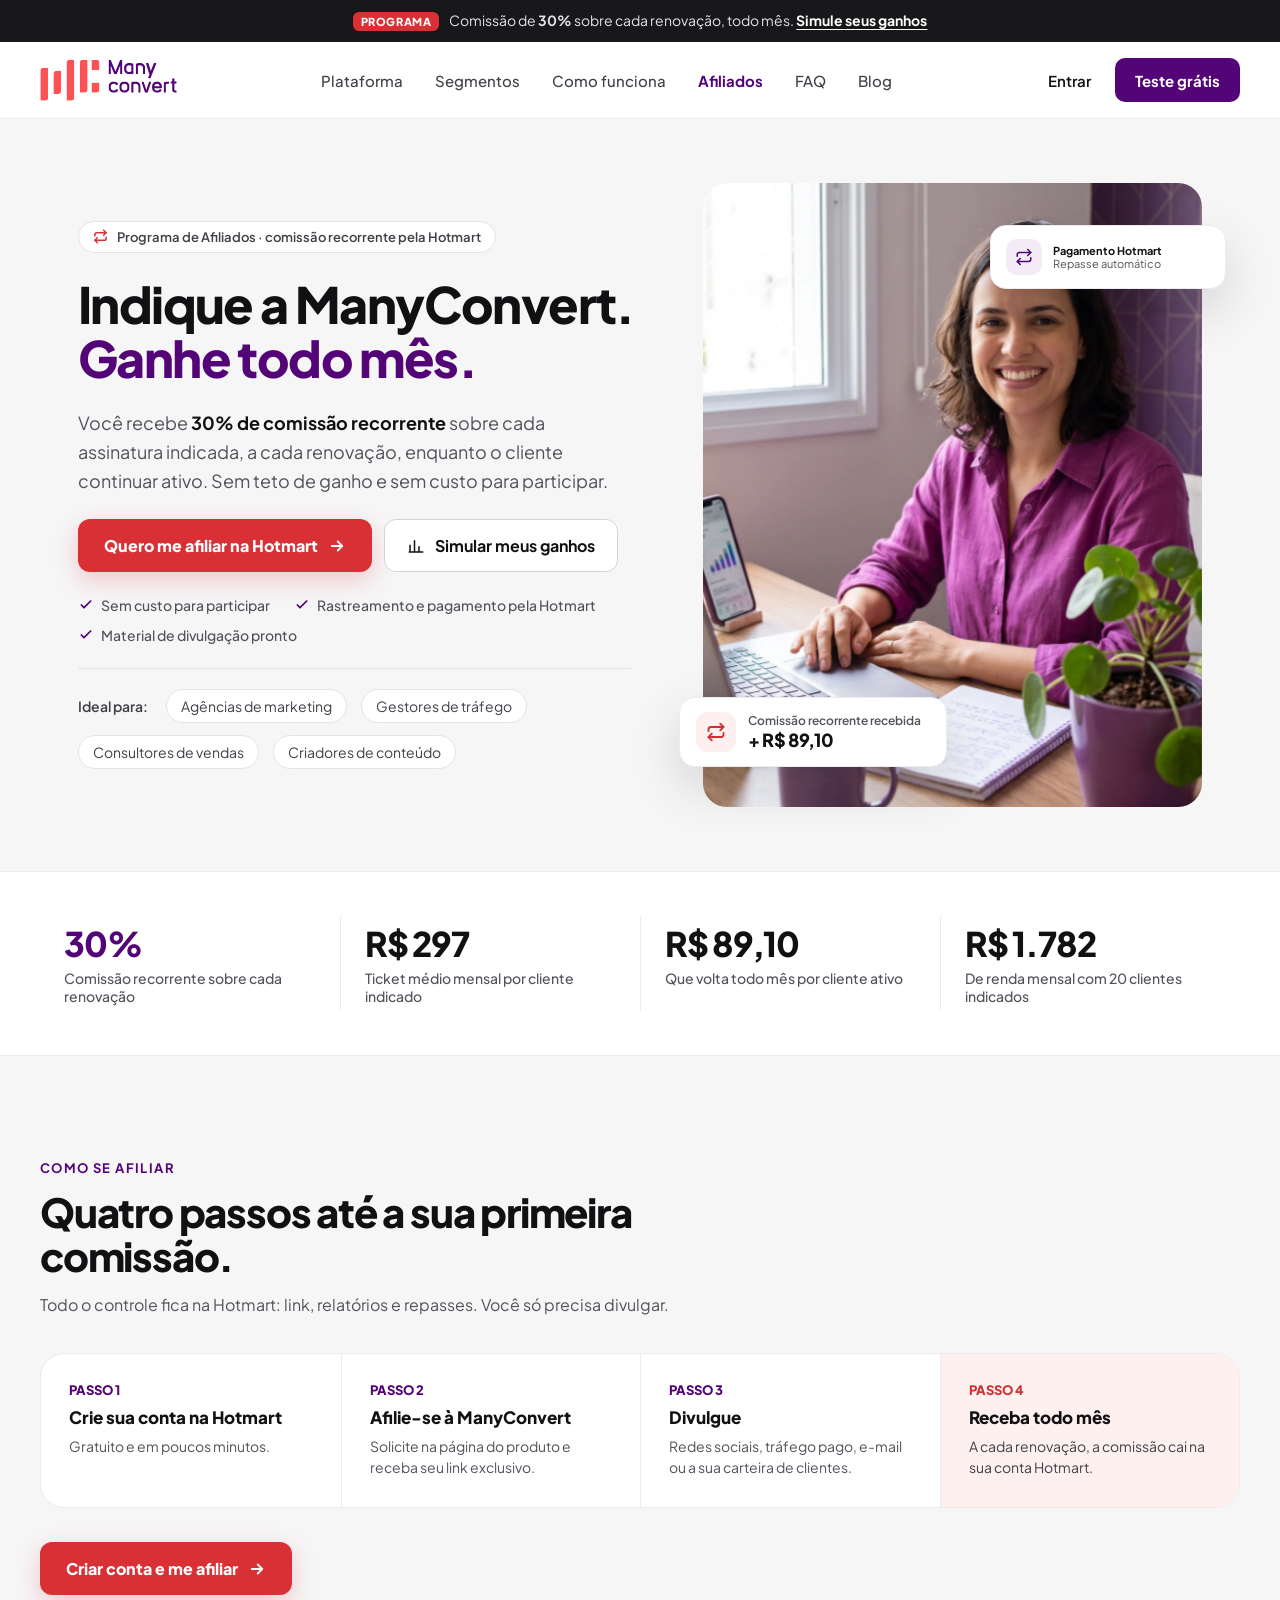
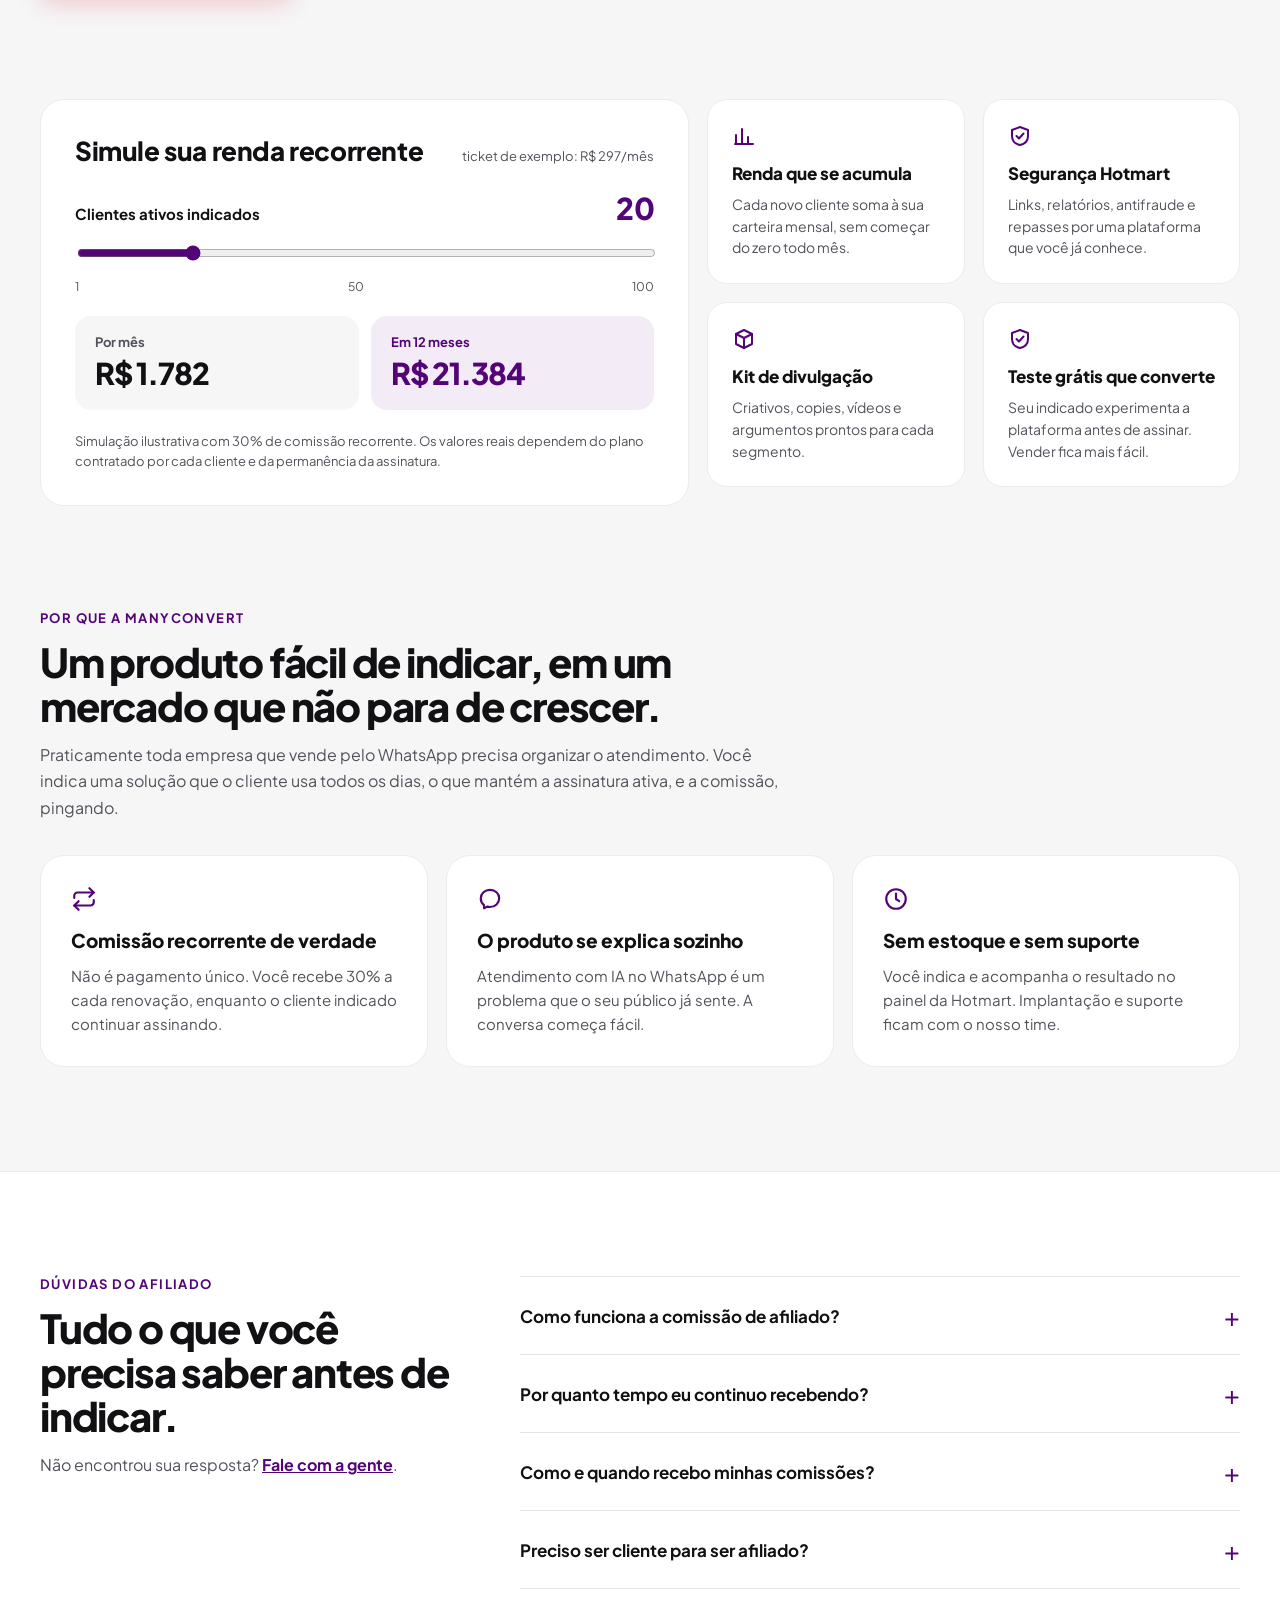
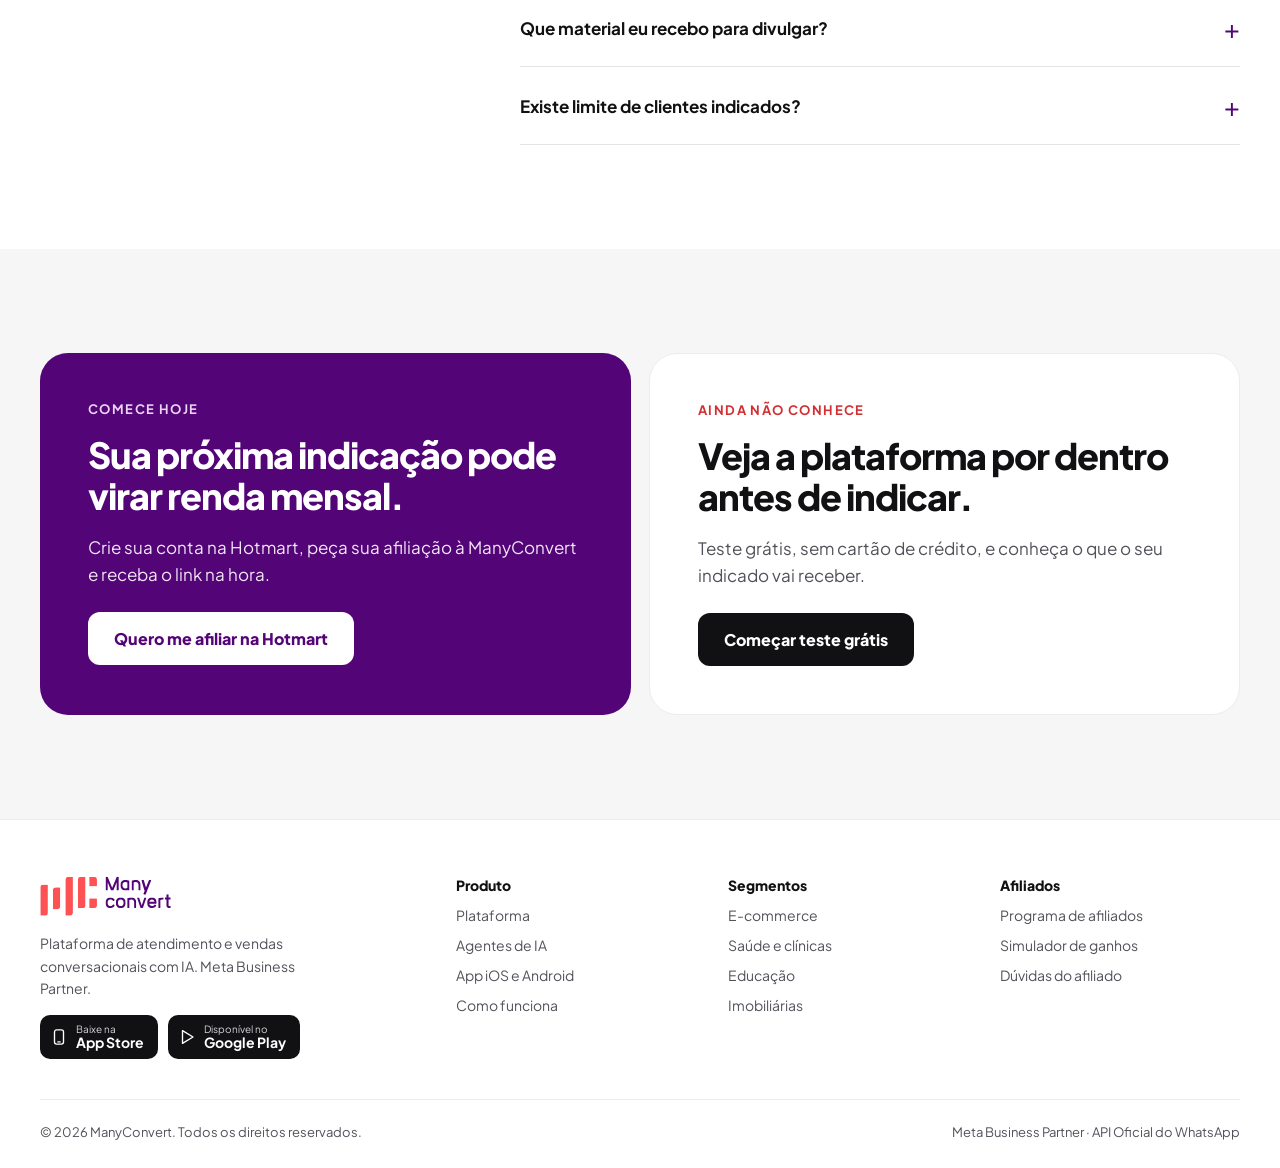
==== commit 930b8f5a: "feat(v2): fotos novas no Gemini Pro, em WebP e por segmento - 7 fotos (6 segmentos + afiliado) no Na" ====
--- a/afiliados/index.html
+++ b/afiliados/index.html
@@ -89,7 +89,7 @@
 </div>
 <div class="photo" style="position: relative">
 <div style="position: relative; width: 100%; aspect-ratio: 4 / 5; border-radius: 24px; overflow: hidden; background: #e4e4e7">
-<img class="pxl" data-speed="0.08" src="../assets/img/afiliado.jpg" alt="Afiliado em home office sorrindo para o celular" style="position: absolute; left: 0; top: -8%; width: 100%; height: 116%; object-fit: cover; object-position: 50% 30%; display: block">
+<img class="pxl" data-speed="0.08" src="../assets/img/afiliado.webp" alt="Afiliada em home office acompanhando os ganhos no notebook e no celular" style="position: absolute; left: 0; top: -8%; width: 100%; height: 116%; object-fit: cover; object-position: 50% 30%; display: block">
 </div>
 <div class="float" style="position: absolute; left: -24px; bottom: 40px; background: #ffffff; border: 1px solid #ececef; border-radius: 16px; padding: 14px 16px; box-shadow: 0 20px 50px rgba(17,17,20,.14); display: flex; align-items: center; gap: 12px; width: 268px; box-sizing: border-box">
 <div style="width: 40px; height: 40px; border-radius: 12px; background: #fff0f0; color: #d12f33; display: flex; align-items: center; justify-content: center; flex-shrink: 0"><svg width="20" height="20" viewBox="0 0 24 24" fill="none" stroke="currentColor" stroke-width="2.2" stroke-linecap="round" stroke-linejoin="round" aria-hidden="true"><path d="M17 2l4 4-4 4"></path><path d="M3 11V9a3 3 0 0 1 3-3h15"></path><path d="M7 22l-4-4 4-4"></path><path d="M21 13v2a3 3 0 0 1-3 3H3"></path></svg></div>
@@ -349,6 +349,6 @@
 </footer>
 
 </div>
-<script src="../assets/js/main.js?v=2" defer></script>
+<script src="../assets/js/main.js?v=3" defer></script>
 </body>
 </html>
